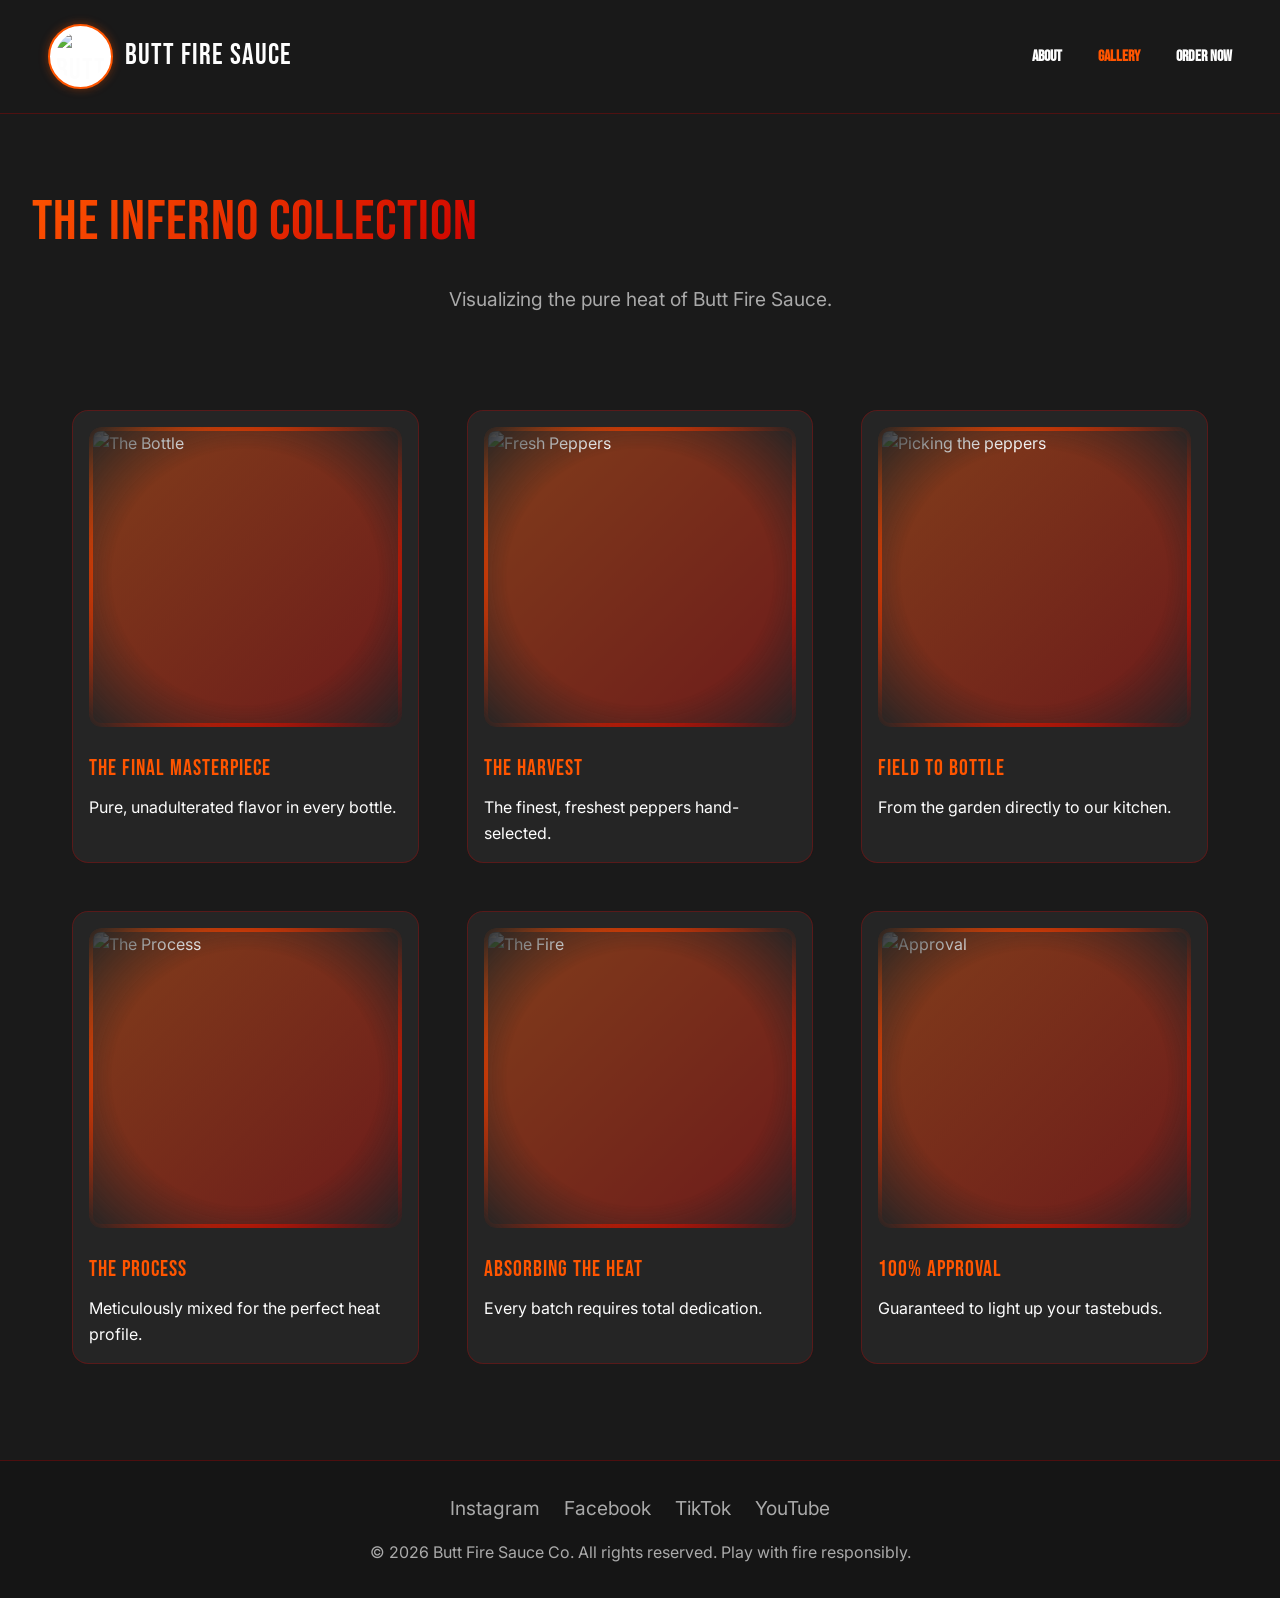
==== gallery.html @ a7b472ac "Add files via upload" ====
<!DOCTYPE html>
<html lang="en">

<head>
    <meta charset="UTF-8">
    <meta name="viewport" content="width=device-width, initial-scale=1.0">
    <meta name="description" content="Butt Fire Sauce Gallery - See the flames">
    <title>Butt Fire Sauce | Gallery</title>
    <link href="https://fonts.googleapis.com/css2?family=Bebas+Neue&family=Inter:wght@400;600&display=swap"
        rel="stylesheet">
    <link rel="stylesheet" href="styles.css">
</head>

<body>
    <header class="glass-nav sticky">
        <div class="logo">
            <img src="assets/logo.png" alt="Butt Fire Sauce Logo" class="nav-logo-img">
            Butt Fire Sauce
        </div>
        <nav>
            <a href="index.html">About</a>
            <a href="gallery.html" class="active">Gallery</a>
            <a href="order.html">Order Now</a>
        </nav>
        <div class="mobile-menu-btn" id="mobile-menu-btn">☰</div>
    </header>

    <main class="fade-in">
        <section class="gallery-hero">
            <h1 class="gradient-text text-center reveal active">The Inferno Collection</h1>
            <p class="subtitle text-center reveal active delay-1">Visualizing the pure heat of Butt Fire Sauce.</p>
        </section>

        <section class="gallery-grid-section">
            <div class="gallery-grid container">
                <div class="gallery-item glass-card reveal">
                    <img src="assets/real_bottle.jpg" alt="The Bottle">
                    <div class="gallery-caption">
                        <h3>The Final Masterpiece</h3>
                        <p>Pure, unadulterated flavor in every bottle.</p>
                    </div>
                </div>
                <div class="gallery-item glass-card reveal delay-1">
                    <img src="assets/img1.jpg" alt="Fresh Peppers">
                    <div class="gallery-caption">
                        <h3>The Harvest</h3>
                        <p>The finest, freshest peppers hand-selected.</p>
                    </div>
                </div>
                <div class="gallery-item glass-card reveal delay-2">
                    <img src="assets/img5.jpg" alt="Picking the peppers">
                    <div class="gallery-caption">
                        <h3>Field to Bottle</h3>
                        <p>From the garden directly to our kitchen.</p>
                    </div>
                </div>
                <div class="gallery-item glass-card reveal">
                    <img src="assets/img2.jpg" alt="The Process">
                    <div class="gallery-caption">
                        <h3>The Process</h3>
                        <p>Meticulously mixed for the perfect heat profile.</p>
                    </div>
                </div>
                <div class="gallery-item glass-card reveal delay-1">
                    <img src="assets/img3.jpg" alt="The Fire">
                    <div class="gallery-caption">
                        <h3>Absorbing the Heat</h3>
                        <p>Every batch requires total dedication.</p>
                    </div>
                </div>
                <div class="gallery-item glass-card reveal delay-2">
                    <img src="assets/img4.jpg" alt="Approval">
                    <div class="gallery-caption">
                        <h3>100% Approval</h3>
                        <p>Guaranteed to light up your tastebuds.</p>
                    </div>
                </div>
            </div>
        </section>
    </main>
    <footer>
        <div class="social-links">
            <a href="#" target="_blank">Instagram</a>
            <a href="#" target="_blank">Facebook</a>
            <a href="#" target="_blank">TikTok</a>
            <a href="#" target="_blank">YouTube</a>
        </div>
        <p>&copy; 2026 Butt Fire Sauce Co. All rights reserved. Play with fire responsibly.</p>
    </footer>
    <script src="script.js"></script>
</body>

</html>
---- styles.css ----
:root {
    --bg-color: #1a1a1a;
    --card-bg: rgba(45, 45, 45, 0.6);
    --text-primary: #fdfdfd;
    --text-secondary: #aaaaaa;
    --accent-red: #cc0000;
    --accent-orange: #ff5500;
    --glass-border: rgba(204, 0, 0, 0.3);
    --glow-shadow: 0 0 20px rgba(255, 85, 0, 0.6);

    --font-heading: 'Bebas Neue', display;
    --font-heading: 'Bebas Neue', sans-serif;
    --font-body: 'Inter', sans-serif;
}

* {
    margin: 0;
    padding: 0;
    box-sizing: border-box;
}

body {
    background-color: var(--bg-color);
    color: var(--text-primary);
    font-family: var(--font-body);
    line-height: 1.6;
    overflow-x: hidden;
}

h1,
h2,
h3,
.logo {
    font-family: var(--font-heading);
    font-weight: 400;
    letter-spacing: 1px;
}

/* Typography Enhancements */
.gradient-text {
    background: linear-gradient(135deg, var(--accent-orange), var(--accent-red));
    -webkit-background-clip: text;
    background-clip: text;
    -webkit-text-fill-color: transparent;
    display: inline-block;
}

.fire-text {
    color: #ffeb99;
    text-shadow:
        0px -2px 4px rgba(255, 255, 255, 0.8),
        0px -6px 10px rgba(255, 255, 0, 0.8),
        0px -10px 20px rgba(255, 102, 0, 0.8),
        0px -20px 40px rgba(204, 0, 0, 0.8);
    animation: flicker-flame 1.5s ease-in-out infinite alternate;
}

@keyframes flicker-flame {

    0%,
    100% {
        text-shadow:
            0px -2px 4px rgba(255, 255, 255, 0.8),
            0px -6px 10px rgba(255, 255, 0, 0.8),
            0px -10px 20px rgba(255, 102, 0, 0.8),
            0px -20px 40px rgba(204, 0, 0, 0.8);
    }

    25% {
        text-shadow:
            0px -3px 5px rgba(255, 255, 255, 0.8),
            0px -8px 12px rgba(255, 204, 0, 0.8),
            0px -15px 25px rgba(255, 85, 0, 0.8),
            0px -25px 50px rgba(204, 0, 0, 0.9);
    }

    50% {
        text-shadow:
            0px -1px 3px rgba(255, 255, 255, 0.8),
            0px -5px 8px rgba(255, 255, 0, 0.8),
            0px -12px 18px rgba(255, 102, 0, 0.9),
            0px -22px 45px rgba(180, 0, 0, 0.8);
    }

    75% {
        text-shadow:
            0px -4px 6px rgba(255, 255, 255, 0.9),
            0px -10px 15px rgba(255, 204, 0, 0.9),
            0px -18px 30px rgba(255, 60, 0, 0.8),
            0px -28px 55px rgba(204, 0, 0, 1);
    }
}

.accent-text {
    color: var(--accent-red);
}

.text-center {
    text-align: center;
}

.subtitle {
    font-size: 1.2rem;
    color: var(--text-secondary);
    max-width: 600px;
    margin: 1rem auto 2rem;
}

/* Utilities */
.container {
    max-width: 1200px;
    margin: 0 auto;
    padding: 2rem;
}

.hidden {
    display: none !important;
}

.mt-1 {
    margin-top: 1rem;
}

.flex-1 {
    flex: 1;
}

.flex-2 {
    flex: 2;
}

/* Navigation */
.sticky {
    position: sticky;
    top: 0;
    z-index: 1000;
}

.glass-nav {
    display: flex;
    justify-content: space-between;
    align-items: center;
    padding: 1.5rem 3rem;
    background: rgba(26, 26, 26, 0.8);
    backdrop-filter: blur(12px);
    border-bottom: 1px solid var(--glass-border);
}

.logo {
    display: flex;
    align-items: center;
    font-size: 1.8rem;
    letter-spacing: 1px;
    color: var(--text-primary);
}

.nav-logo-img {
    height: 65px;
    width: 65px;
    background: white;
    border-radius: 50%;
    padding: 6px;
    margin-right: 12px;
    object-fit: cover;
    border: 2px solid var(--accent-orange);
    box-shadow: 0 0 10px rgba(255, 85, 0, 0.4);
}

nav a {
    color: var(--text-primary);
    text-decoration: none;
    margin-left: 2rem;
    font-weight: 600;
    font-family: var(--font-heading);
    transition: color 0.3s ease;
}

nav a:hover,
nav a.active {
    color: var(--accent-orange);
}

.mobile-menu-btn {
    display: none;
    font-size: 1.5rem;
    cursor: pointer;
}

/* Reusable Components */
.cta-button {
    display: inline-block;
    padding: 1rem 2.5rem;
    background: var(--accent-orange);
    color: white;
    text-decoration: none;
    font-family: var(--font-heading);
    font-weight: 400;
    letter-spacing: 1px;
    font-size: 1.25rem;
    border-radius: 50px;
    border: none;
    cursor: pointer;
    box-shadow: var(--glow-shadow);
    transition: transform 0.3s cubic-bezier(0.175, 0.885, 0.32, 1.275), box-shadow 0.3s ease;
}

.cta-button:hover {
    transform: translateY(-5px) scale(1.05);
    box-shadow: 0 10px 30px rgba(255, 85, 0, 0.8);
}

.cta-button.full-width {
    width: 100%;
    text-align: center;
}

.glass-card {
    background: var(--card-bg);
    border: 1px solid var(--glass-border);
    border-radius: 16px;
    padding: 2rem;
    backdrop-filter: blur(10px);
    transition: transform 0.4s ease, border-color 0.4s ease;
}

.glass-card:hover {
    transform: translateY(-10px);
    border-color: var(--accent-orange);
    box-shadow: 0 10px 40px rgba(255, 85, 0, 0.4);
}

/* Animations */
@keyframes fadeIn {
    from {
        opacity: 0;
    }

    to {
        opacity: 1;
    }
}

@keyframes float {
    0% {
        transform: translateY(0px) rotate(0deg);
    }

    50% {
        transform: translateY(-15px) rotate(2deg);
    }

    100% {
        transform: translateY(0px) rotate(0deg);
    }
}

@keyframes pulse {
    0% {
        box-shadow: 0 0 20px rgba(255, 85, 0, 0.4);
    }

    50% {
        box-shadow: 0 0 40px rgba(255, 85, 0, 0.8);
    }

    100% {
        box-shadow: 0 0 20px rgba(255, 85, 0, 0.4);
    }
}

.fade-in {
    animation: fadeIn 1s ease-in-out;
}

.floating-bottle {
    animation: float 6s ease-in-out infinite;
}

.reveal {
    opacity: 0;
    transform: translateY(30px);
    transition: all 0.8s ease-out;
}

.reveal.active {
    opacity: 1;
    transform: translateY(0);
}

.delay-1 {
    transition-delay: 0.2s;
}

.delay-2 {
    transition-delay: 0.4s;
}

/* Home / About Layout */
.hero {
    display: flex;
    align-items: center;
    justify-content: space-between;
    min-height: 80vh;
    padding: 2rem 5rem;
    gap: 4rem;
}

.hero-content {
    flex: 1;
}

.hero-content h1 {
    font-size: 5rem;
    line-height: 1.1;
    margin-bottom: 1rem;
}

.hero-image {
    flex: 1;
    display: flex;
    justify-content: center;
    align-items: center;
}

.glow-box {
    position: relative;
    border-radius: 50%;
}

.glow-box::after {
    content: '';
    position: absolute;
    top: 50%;
    left: 50%;
    transform: translate(-50%, -50%);
    width: 300px;
    height: 300px;
    border-radius: 50%;
    background: radial-gradient(circle, rgba(255, 85, 0, 0.5) 0%, rgba(26, 26, 26, 0) 70%);
    z-index: -1;
    animation: pulse 4s infinite;
}

.hero-image img {
    max-width: 100%;
    height: auto;
    max-height: 600px;
    object-fit: contain;
}

.about-content {
    padding: 6rem 0;
    background: linear-gradient(to bottom, transparent, rgba(204, 0, 0, 0.1));
}

.section-title {
    font-size: 3rem;
    margin-bottom: 3rem;
}

.story-grid {
    display: grid;
    grid-template-columns: repeat(auto-fit, minmax(300px, 1fr));
    gap: 2rem;
}

.story-card h3 {
    color: var(--accent-orange);
    font-size: 1.5rem;
    margin-bottom: 1rem;
}

/* Gallery Section */
.gallery-hero {
    padding: 4rem 2rem 2rem;
}

.gallery-hero h1 {
    font-size: 3.5rem;
}

.gallery-grid {
    display: grid;
    grid-template-columns: repeat(auto-fit, minmax(320px, 1fr));
    gap: 3rem;
    padding-bottom: 6rem;
}

.gallery-item {
    padding: 1rem;
    display: flex;
    flex-direction: column;
}

.gallery-item img {
    width: 100%;
    height: 300px;
    object-fit: cover;
    border-radius: 12px;
    margin-bottom: 1.5rem;
    transition: transform 0.5s ease;
    border: 4px solid transparent;
    background: linear-gradient(var(--card-bg), var(--card-bg)) padding-box,
        linear-gradient(135deg, var(--accent-orange), var(--accent-red)) border-box;
    -webkit-mask-image: radial-gradient(ellipse at center, black 60%, transparent 100%);
    mask-image: radial-gradient(ellipse at center, black 60%, transparent 100%);
}

.gallery-item:hover img {
    transform: scale(1.03);
}

.gallery-caption h3 {
    font-size: 1.4rem;
    margin-bottom: 0.5rem;
    color: var(--accent-orange);
}

/* Order Section */
.order-hero {
    padding: 4rem 2rem 2rem;
}

.order-hero h1 {
    font-size: 3.5rem;
}

.order-container {
    display: flex;
    gap: 4rem;
    margin-bottom: 6rem;
}

.order-image-col {
    flex: 1;
    display: flex;
    flex-direction: column;
    align-items: center;
    justify-content: center;
}

.order-img {
    height: 400px;
    border-radius: 16px;
    border: 4px solid transparent;
    background: linear-gradient(var(--bg-color), var(--bg-color)) padding-box,
        linear-gradient(135deg, var(--accent-orange), var(--accent-red)) border-box;
    -webkit-mask-image: radial-gradient(ellipse at center, black 65%, transparent 100%);
    mask-image: radial-gradient(ellipse at center, black 65%, transparent 100%);
}

.price-tag {
    margin-top: 2rem;
}

.price-tag h2 {
    font-size: 3rem;
    color: var(--accent-red);
}

.price-tag .per-bottle {
    font-size: 1.2rem;
    color: var(--text-secondary);
}

.order-form-col {
    flex: 1;
}

.order-form-col h2 {
    font-size: 2rem;
    margin-bottom: 2rem;
    color: var(--accent-orange);
}

.form-group {
    margin-bottom: 1.5rem;
}

.form-row {
    display: flex;
    gap: 1rem;
}

label {
    display: block;
    margin-bottom: 0.5rem;
    color: var(--text-secondary);
    font-size: 0.9rem;
    font-weight: 600;
}

input,
select {
    width: 100%;
    padding: 1rem;
    border-radius: 8px;
    border: 1px solid var(--glass-border);
    background: rgba(255, 255, 255, 0.05);
    color: var(--text-primary);
    font-family: var(--font-body);
    font-size: 1rem;
    transition: border-color 0.3s, background 0.3s;
}

input:focus,
select:focus {
    outline: none;
    border-color: var(--accent-orange);
    background: rgba(255, 255, 255, 0.1);
}

.quantity-selector {
    display: flex;
    align-items: center;
    gap: 1rem;
    background: rgba(255, 255, 255, 0.05);
    border: 1px solid var(--glass-border);
    border-radius: 8px;
    padding: 0.5rem 1rem;
    width: max-content;
}

.qty-btn {
    background: var(--card-bg);
    border: 1px solid var(--glass-border);
    color: var(--text-primary);
    width: 35px;
    height: 35px;
    border-radius: 8px;
    font-size: 1.5rem;
    cursor: pointer;
    display: flex;
    align-items: center;
    justify-content: center;
    transition: background 0.3s, border-color 0.3s;
}

.qty-btn:hover {
    background: var(--accent-orange);
    border-color: var(--accent-orange);
}

.quantity-selector input {
    width: 40px;
    text-align: center;
    background: transparent;
    border: none;
    font-size: 1.2rem;
    font-weight: bold;
    color: var(--text-primary);
    padding: 0;
    pointer-events: none;
}

.quantity-selector input:focus {
    outline: none;
    background: transparent;
}

.success-message {
    text-align: center;
    padding: 3rem;
    border-color: #00ff88 !important;
}

.success-message h3 {
    font-size: 2rem;
    margin-bottom: 1rem;
}

footer {
    text-align: center;
    padding: 2rem;
    border-top: 1px solid var(--glass-border);
    color: var(--text-secondary);
    background: rgba(20, 20, 20, 0.9);
}

.social-links {
    display: flex;
    justify-content: center;
    gap: 1.5rem;
    margin-bottom: 1rem;
}

.social-links a {
    color: var(--text-secondary);
    text-decoration: none;
    font-size: 1.2rem;
    transition: color 0.3s ease, transform 0.3s ease;
}

.social-links a:hover {
    color: var(--accent-orange);
    transform: translateY(-3px);
}

/* Responsive Design */
@media (max-width: 860px) {
    .hero {
        flex-direction: column;
        text-align: center;
        padding: 2rem 1.5rem;
        padding-top: 4rem;
    }

    .hero-content h1 {
        font-size: 3.5rem;
    }

    .hero-image img {
        height: 400px;
    }

    .order-container {
        flex-direction: column;
    }

    .mobile-menu-btn {
        display: block;
    }

    nav {
        display: none;
        position: absolute;
        top: 100%;
        left: 0;
        width: 100%;
        background: rgba(26, 26, 26, 0.95);
        backdrop-filter: blur(12px);
        flex-direction: column;
        padding: 1rem 0;
        border-bottom: 1px solid var(--glass-border);
    }

    nav.active {
        display: flex;
    }

    nav a {
        margin: 1rem 2rem;
        display: block;
    }
}
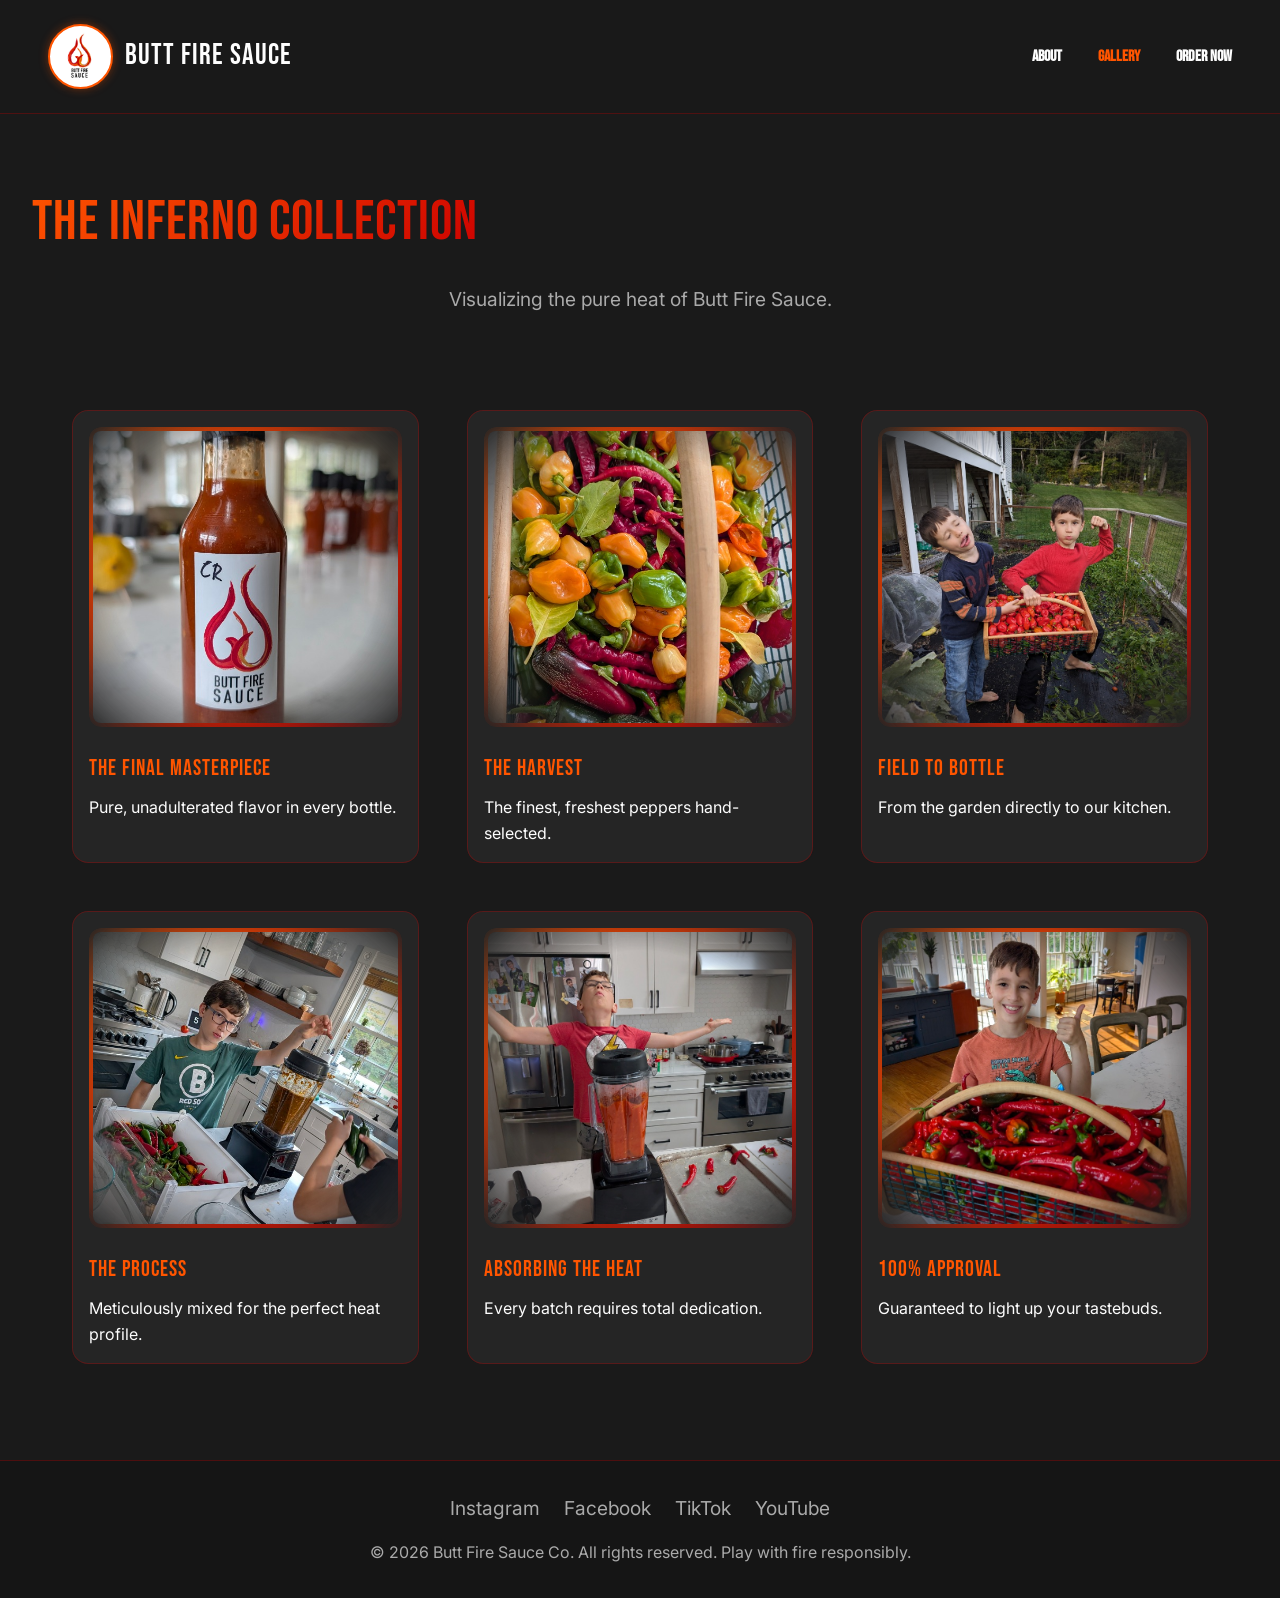
==== commit ee03039e: "Update" ====
--- a/gallery.html
+++ b/gallery.html
@@ -14,7 +14,7 @@
 <body>
     <header class="glass-nav sticky">
         <div class="logo">
-            <img src="assets/logo.png" alt="Butt Fire Sauce Logo" class="nav-logo-img">
+            <img src="logo.png" alt="Butt Fire Sauce Logo" class="nav-logo-img">
             Butt Fire Sauce
         </div>
         <nav>
@@ -34,42 +34,42 @@
         <section class="gallery-grid-section">
             <div class="gallery-grid container">
                 <div class="gallery-item glass-card reveal">
-                    <img src="assets/real_bottle.jpg" alt="The Bottle">
+                    <img src="real_bottle.jpg" alt="The Bottle">
                     <div class="gallery-caption">
                         <h3>The Final Masterpiece</h3>
                         <p>Pure, unadulterated flavor in every bottle.</p>
                     </div>
                 </div>
                 <div class="gallery-item glass-card reveal delay-1">
-                    <img src="assets/img1.jpg" alt="Fresh Peppers">
+                    <img src="img1.jpg" alt="Fresh Peppers">
                     <div class="gallery-caption">
                         <h3>The Harvest</h3>
                         <p>The finest, freshest peppers hand-selected.</p>
                     </div>
                 </div>
                 <div class="gallery-item glass-card reveal delay-2">
-                    <img src="assets/img5.jpg" alt="Picking the peppers">
+                    <img src="img5.jpg" alt="Picking the peppers">
                     <div class="gallery-caption">
                         <h3>Field to Bottle</h3>
                         <p>From the garden directly to our kitchen.</p>
                     </div>
                 </div>
                 <div class="gallery-item glass-card reveal">
-                    <img src="assets/img2.jpg" alt="The Process">
+                    <img src="img2.jpg" alt="The Process">
                     <div class="gallery-caption">
                         <h3>The Process</h3>
                         <p>Meticulously mixed for the perfect heat profile.</p>
                     </div>
                 </div>
                 <div class="gallery-item glass-card reveal delay-1">
-                    <img src="assets/img3.jpg" alt="The Fire">
+                    <img src="img3.jpg" alt="The Fire">
                     <div class="gallery-caption">
                         <h3>Absorbing the Heat</h3>
                         <p>Every batch requires total dedication.</p>
                     </div>
                 </div>
                 <div class="gallery-item glass-card reveal delay-2">
-                    <img src="assets/img4.jpg" alt="Approval">
+                    <img src="img4.jpg" alt="Approval">
                     <div class="gallery-caption">
                         <h3>100% Approval</h3>
                         <p>Guaranteed to light up your tastebuds.</p>
